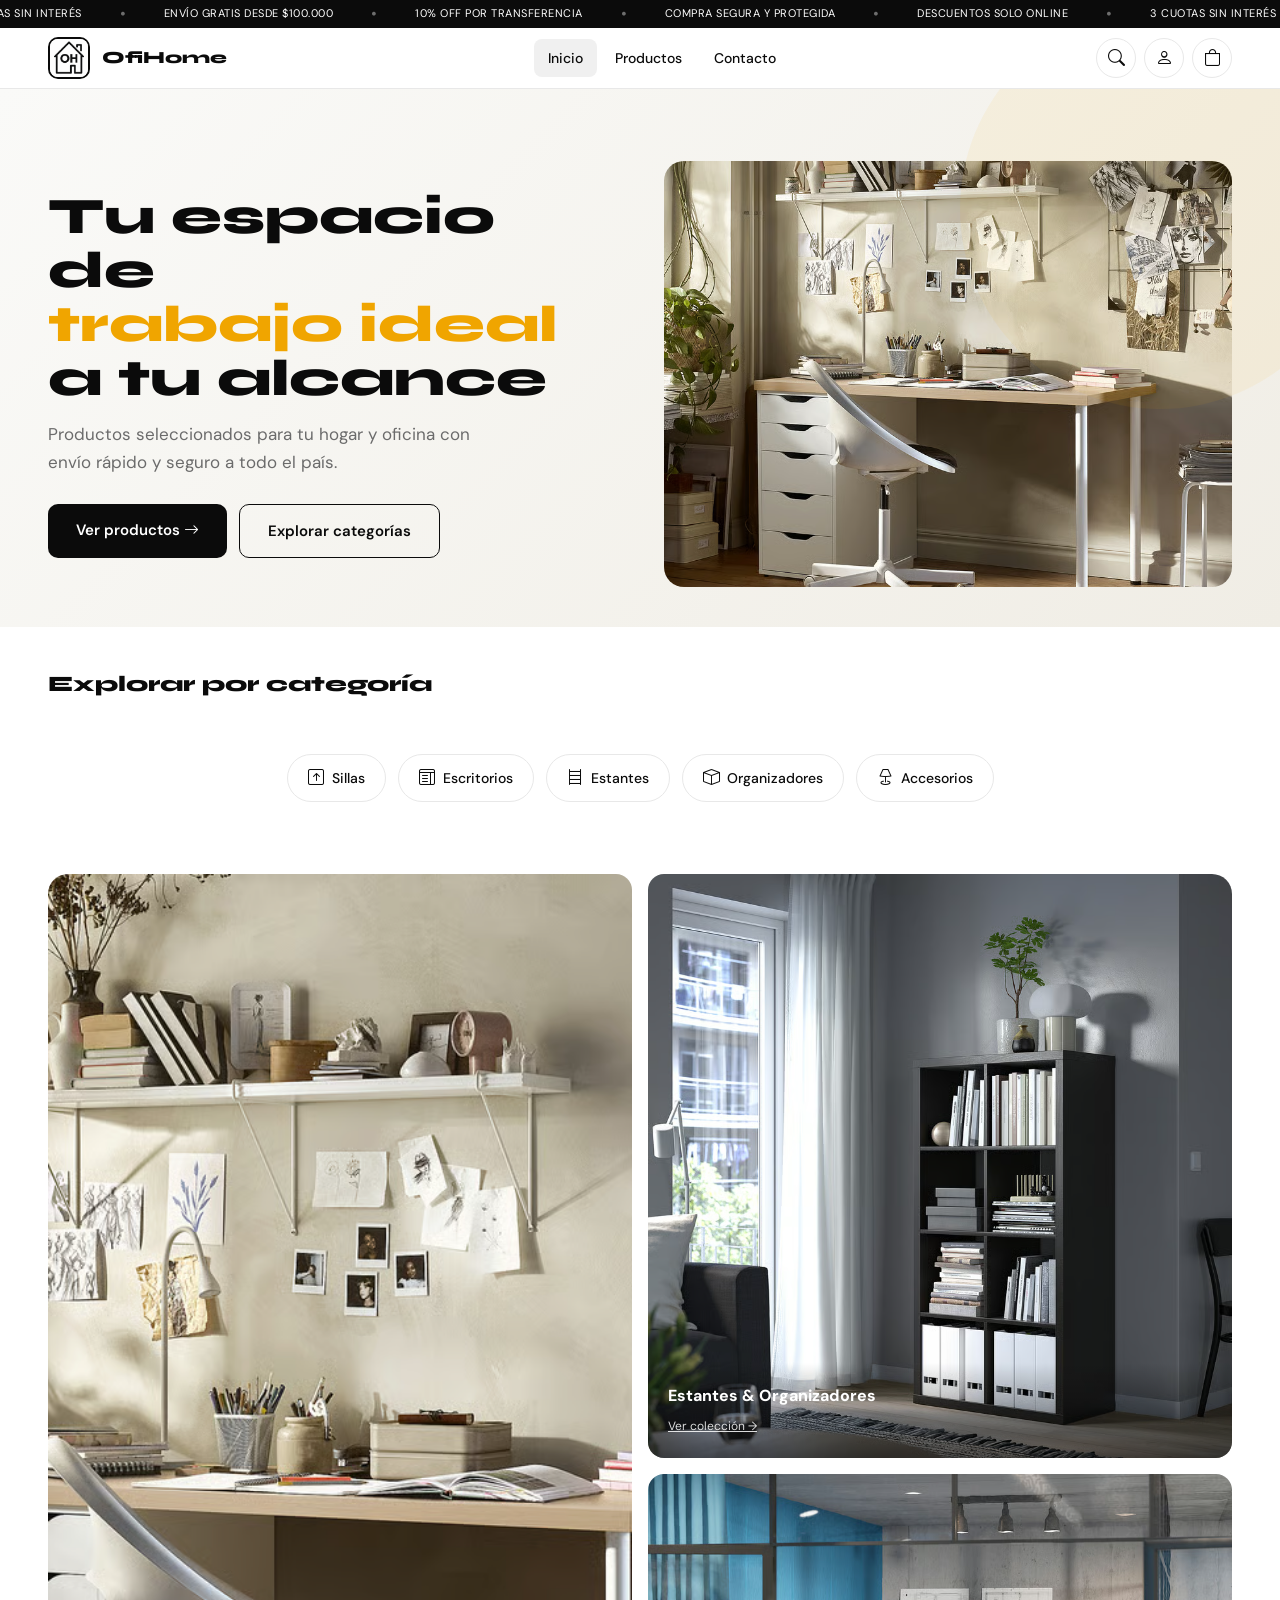
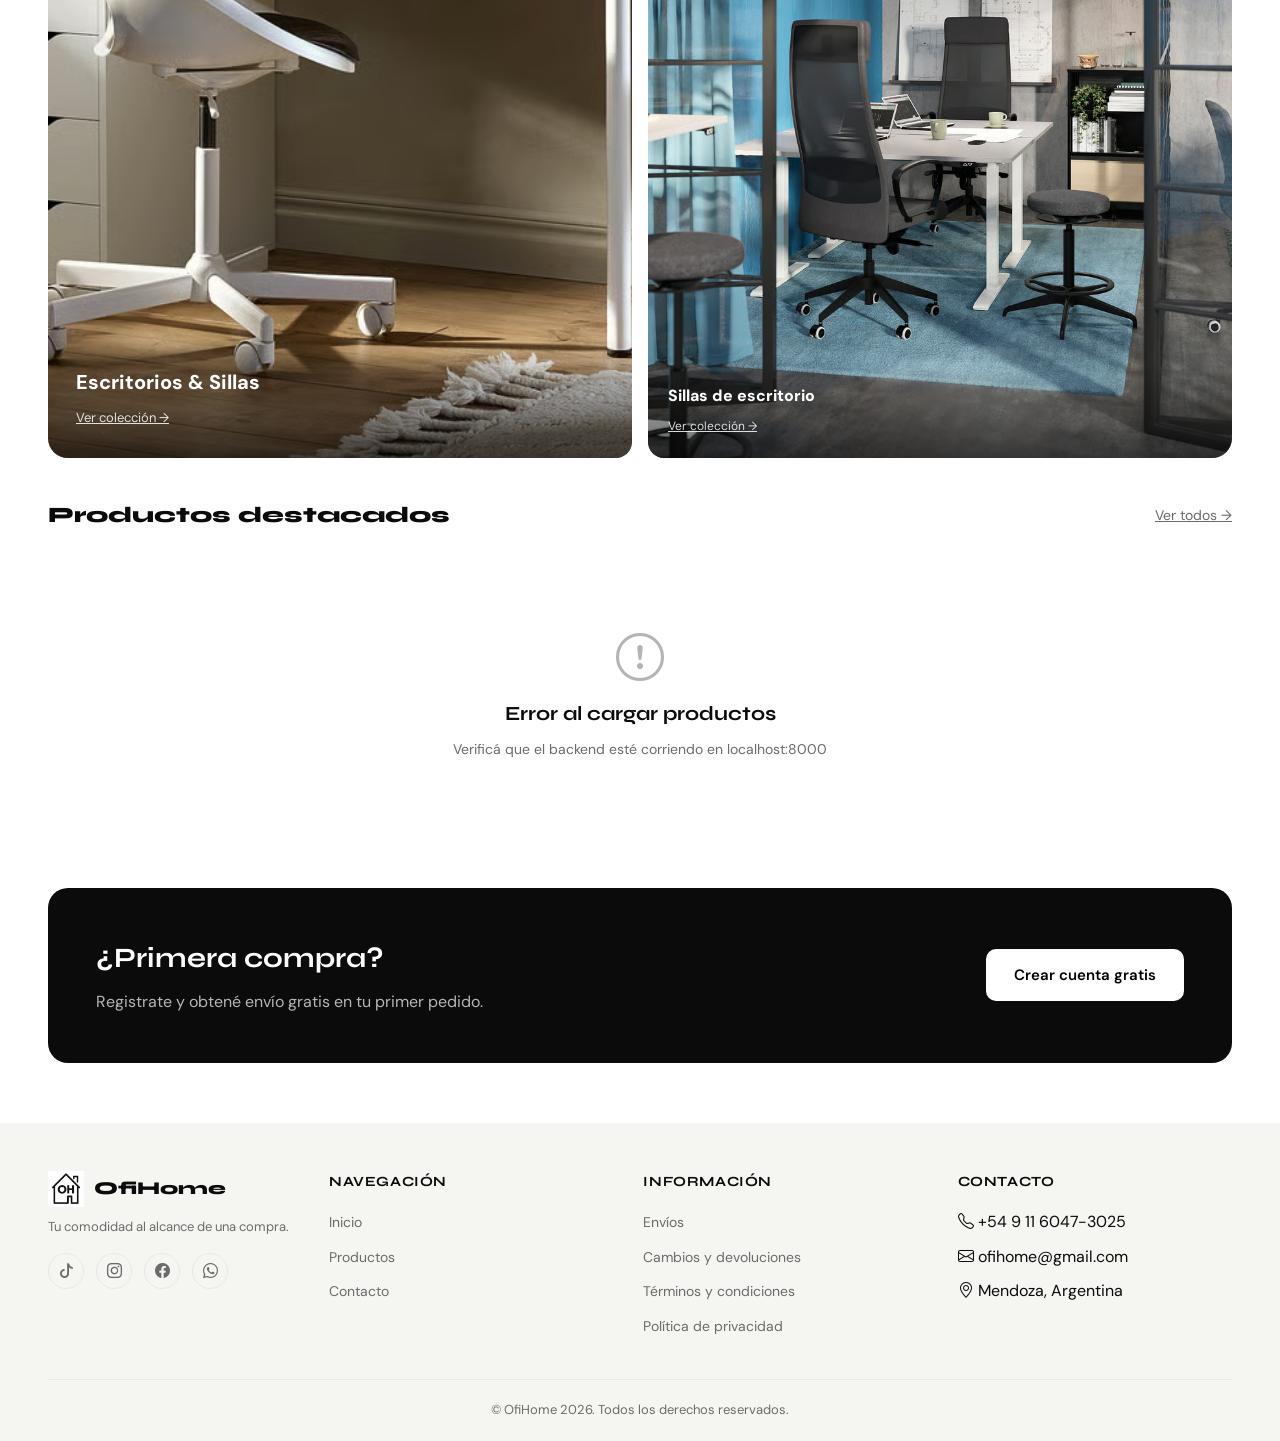
==== index.html @ c02a9fef "frontend del ecommerce" ====
<!doctype html>
<html lang="es">
<head>
  <meta charset="utf-8" />
  <meta name="viewport" content="width=device-width, initial-scale=1" />
  <title>OfiHome — Tu comodidad al alcance de una compra</title>
  <link rel="stylesheet" href="./css/styles.css" />
  <link rel="stylesheet" href="https://cdn.jsdelivr.net/npm/bootstrap-icons@1.10.5/font/bootstrap-icons.css">
</head>
<body>

<!-- ═══ HEADER ═══════════════════════════════════════ -->
<header class="site-header">
  <div class="topbar">
    <div class="topbar-track" id="promoTrack">
      <span class="promo-item">3 CUOTAS SIN INTERÉS</span>
      <span class="promo-sep">•</span>
      <span class="promo-item">ENVÍO GRATIS DESDE $100.000</span>
      <span class="promo-sep">•</span>
      <span class="promo-item">10% OFF POR TRANSFERENCIA</span>
      <span class="promo-sep">•</span>
      <span class="promo-item">COMPRA SEGURA Y PROTEGIDA</span>
      <span class="promo-sep">•</span>
      <span class="promo-item">DESCUENTOS SOLO ONLINE</span>
      <span class="promo-sep">•</span>
    </div>
  </div>
  <div class="mainbar">
    <a class="brand" href="./index.html">
      <div class="logo-box"><img src="./imagen/logo OfiHome.png" alt="Logo"></div>
      <div class="brand-name">OfiHome</div>
    </a>
    <nav class="nav">
      <a href="./index.html" class="nav-link active">Inicio</a>
      <a href="./products.html" class="nav-link">Productos</a>
      <a href="#contacto" class="nav-link">Contacto</a>
    </nav>
    <div class="actions">
      <button class="icon-btn" id="searchBtn" title="Buscar"><i class="bi bi-search"></i></button>
      <a class="icon-btn" id="userBtn" href="./login.html" title="Mi cuenta"><i class="bi bi-person"></i></a>
      <div class="cart-wrapper">
        <a class="icon-btn" id="cartBtn" href="./cart.html" title="Carrito">
          <i class="bi bi-bag"></i>
          <span id="cartCount" class="badge" style="display:none">0</span>
        </a>
        <div class="mini-cart-panel" id="miniCartPanel">
          <div class="mini-cart-header"><i class="bi bi-bag"></i> Mi carrito</div>
          <div id="miniCart"></div>
        </div>
      </div>
    </div>
  </div>
</header>

<!-- ═══ SEARCH OVERLAY ═══════════════════════════════ -->
<div class="search-overlay" id="searchOverlay">
  <div class="search-box">
    <input type="text" id="searchInput" placeholder="Buscar productos...">
    <p class="search-hint">Presioná Enter para buscar</p>
    <button id="searchClose" style="position:absolute;top:12px;right:12px;background:none;border:none;font-size:22px;cursor:pointer;"><i class="bi bi-x"></i></button>
  </div>
</div>

<!-- ═══ HERO ══════════════════════════════════════════ -->
<section class="hero">
  <div class="hero-inner">
    <div class="hero-text">
      <h1>Tu espacio de<br><span>trabajo ideal</span><br>a tu alcance</h1>
      <p>Productos seleccionados para tu hogar y oficina con envío rápido y seguro a todo el país.</p>
      <div class="hero-actions">
        <a href="./products.html" class="btn-primary">Ver productos <i class="bi bi-arrow-right"></i></a>
        <a href="#categorias" class="btn-secondary">Explorar categorías</a>
      </div>
    </div>
    <div class="hero-img">
      <img src="./imagen/alex-escritorio-efecto.avif" alt="Escritorio OfiHome">
    </div>
  </div>
</section>

<!-- ═══ CATEGORÍAS ════════════════════════════════════ -->
<section id="categorias" style="padding:0 48px;margin-top:40px;">
  <h2 style="font-size:22px;font-weight:800;margin-bottom:20px;">Explorar por categoría</h2>
  <div class="categories-strip" id="homeCategories"></div>
</section>

<!-- ═══ BANNER ILUSTRATIVO ═══════════════════════════ -->
<section style="padding:0 48px;margin-top:40px;">
  <div style="display:grid;grid-template-columns:1fr 1fr;gap:16px;border-radius:20px;overflow:hidden;">
    <div style="position:relative;overflow:hidden;border-radius:16px;min-height:280px;background:#e8e4dc;">
      <img src="./imagen/alex-escritorio-efecto.avif" alt="Escritorios"
           style="width:100%;height:100%;object-fit:cover;display:block;">
      <div style="position:absolute;bottom:0;left:0;right:0;padding:28px;background:linear-gradient(transparent,rgba(0,0,0,.6));">
        <div style="color:#fff;font-size:20px;font-weight:800;margin-bottom:6px;">Escritorios & Sillas</div>
        <a href="./products.html?cat=2" style="font-size:13px;color:#fff;text-decoration:underline;opacity:.85;">Ver colección →</a>
      </div>
    </div>
    <div style="display:grid;grid-template-rows:1fr 1fr;gap:16px;">
      <div style="position:relative;overflow:hidden;border-radius:16px;background:#d8e8d8;">
        <img src="./imagen/kallax-estante-negro.avif" alt="Estantes"
             style="width:100%;height:100%;object-fit:cover;display:block;">
        <div style="position:absolute;bottom:0;left:0;right:0;padding:20px;background:linear-gradient(transparent,rgba(0,0,0,.6));">
          <div style="color:#fff;font-size:16px;font-weight:800;margin-bottom:4px;">Estantes & Organizadores</div>
          <a href="./products.html?cat=3" style="font-size:12px;color:#fff;text-decoration:underline;opacity:.85;">Ver colección →</a>
        </div>
      </div>
      <div style="position:relative;overflow:hidden;border-radius:16px;background:#e8dcd0;">
        <img src="./imagen/markus-silla-escritorio-vissle-gris-.avif" alt="Sillas"
             style="width:100%;height:100%;object-fit:cover;display:block;">
        <div style="position:absolute;bottom:0;left:0;right:0;padding:20px;background:linear-gradient(transparent,rgba(0,0,0,.6));">
          <div style="color:#fff;font-size:16px;font-weight:800;margin-bottom:4px;">Sillas de escritorio</div>
          <a href="./products.html?cat=1" style="font-size:12px;color:#fff;text-decoration:underline;opacity:.85;">Ver colección →</a>
        </div>
      </div>
    </div>
  </div>
</section>

<!-- ═══ PRODUCTOS DESTACADOS ════════════════════════  -->
<section style="margin-top:40px;">
  <div class="section-header">
    <h2>Productos destacados</h2>
    <a href="./products.html">Ver todos →</a>
  </div>
  <div class="products-grid" id="featuredProducts">
    <!-- Skeletons -->
    <div style="height:340px" class="skeleton"></div>
    <div style="height:340px" class="skeleton"></div>
    <div style="height:340px" class="skeleton"></div>
    <div style="height:340px" class="skeleton"></div>
  </div>
</section>

<!-- ═══ BANNER PRIMERA COMPRA ══════════════════════ -->
<section style="padding:0 48px;margin:16px 0 48px;">
  <div id="firstPurchaseBanner" style="background:#0b0b0b;color:#fff;border-radius:20px;padding:48px;display:flex;justify-content:space-between;align-items:center;gap:32px;flex-wrap:wrap;">
    <div>
      <h2 id="bannerTitle" style="font-size:28px;margin-bottom:8px;">¿Primera compra?</h2>
      <p id="bannerSubtitle" style="opacity:.7;font-size:16px;">Registrate y obtené envío gratis en tu primer pedido.</p>
    </div>
    <a id="bannerBtn" href="./login.html" class="btn-primary" style="background:#fff;color:#000;white-space:nowrap;">
      Crear cuenta gratis
    </a>
  </div>
</section>

<!-- ═══ FOOTER ════════════════════════════════════════ -->
<footer id="contacto" class="site-footer">
  <div class="footer-content">
    <div class="footer-section">
      <div style="display:flex;align-items:center;gap:10px;margin-bottom:10px;">
        <img src="./imagen/logo OfiHome.png" alt="Logo" style="width:36px;height:36px;object-fit:contain;">
        <span class="footer-brand-name">OfiHome</span>
      </div>
      <p class="brand-slogan">Tu comodidad al alcance de una compra.</p>
      <div class="social-icons">
        <a href="#"><i class="bi bi-tiktok"></i></a>
        <a href="#"><i class="bi bi-instagram"></i></a>
        <a href="#"><i class="bi bi-facebook"></i></a>
        <a href="#"><i class="bi bi-whatsapp"></i></a>
      </div>
    </div>
    <div class="footer-section">
      <h3>Navegación</h3>
      <ul>
        <li><a href="./index.html">Inicio</a></li>
        <li><a href="./products.html">Productos</a></li>
        <li><a href="#contacto">Contacto</a></li>
      </ul>
    </div>
    <div class="footer-section">
      <h3>Información</h3>
      <ul>
        <li><a href="#">Envíos</a></li>
        <li><a href="#">Cambios y devoluciones</a></li>
        <li><a href="#">Términos y condiciones</a></li>
        <li><a href="#">Política de privacidad</a></li>
      </ul>
    </div>
    <div class="footer-section">
      <h3>Contacto</h3>
      <ul>
        <li><i class="bi bi-telephone"></i> +54 9 11 6047-3025</li>
        <li><i class="bi bi-envelope"></i> ofihome@gmail.com</li>
        <li><i class="bi bi-geo-alt"></i> Mendoza, Argentina</li>
      </ul>
    </div>
  </div>
  <div class="footer-copyright">© OfiHome 2026. Todos los derechos reservados.</div>
</footer>

<script type="module">
  import { initHeader } from "./js/header.js";
  import { getProducts, getCategories, getOrders } from "./js/api.js";
  import { addToCart } from "./js/cart.js";
  import { CATEGORIES } from "./js/config.js";
  import { formatPrice, starsHtml, toast } from "./js/utils.js";
  import { getSession } from "./js/auth.js";

  initHeader();

  // Banner primera compra
  const session = getSession();
  const bannerTitle = document.getElementById("bannerTitle");
  const bannerSubtitle = document.getElementById("bannerSubtitle");
  const bannerBtn = document.getElementById("bannerBtn");
  if (session && session.role === "client") {
    try {
      const orders = await getOrders({ limit: 1000 });
      const myOrders = orders.filter(o => o.client_id === session.id_key);
      if (myOrders.length === 0) {
        // Primera compra: mostrar envío gratis
        bannerTitle.textContent = `¡Hola ${session.name}! Tu primera compra tiene envío GRATIS 🎉`;
        bannerSubtitle.textContent = "Aprovechá este beneficio exclusivo para nuevos clientes.";
        bannerBtn.textContent = "Comprar ahora";
        bannerBtn.href = "./products.html";
      } else {
        // Ya compró antes
        bannerTitle.textContent = `Bienvenido de vuelta, ${session.name}`;
        bannerSubtitle.textContent = "Seguís teniendo acceso a las mejores ofertas online.";
        bannerBtn.textContent = "Ver productos";
        bannerBtn.href = "./products.html";
      }
    } catch(e) {}
  }

  // Categorías
  const catEl = document.getElementById("homeCategories");
  catEl.innerHTML = CATEGORIES.filter(c => c.id !== null).map(c => `
    <a href="./products.html?cat=${c.id}" class="cat-chip">
      <i class="bi ${c.icon}"></i> ${c.label}
    </a>`).join("");

  // Productos destacados
  const grid = document.getElementById("featuredProducts");
  try {
    const cats = await getCategories();
    const catMap = Object.fromEntries(cats.map(c => [c.id_key, c.name]));
    const prods = await getProducts({ limit: 8 });
    if (!prods.length) {
      grid.innerHTML = `<div class="empty-state" style="grid-column:1/-1"><i class="bi bi-inbox"></i><h3>Sin productos aún</h3><p>El administrador aún no cargó productos.</p></div>`;
    } else {
      grid.innerHTML = prods.map(p => productCardHtml(p, catMap)).join("");
      grid.querySelectorAll(".btn-add-cart").forEach(btn => {
        btn.addEventListener("click", () => {
          const p = prods.find(x => x.id_key == btn.dataset.id);
          if (p) { addToCart(p); toast(`${p.name} agregado al carrito`, "success"); }
        });
      });
    }
  } catch(e) {
    grid.innerHTML = `<div class="empty-state" style="grid-column:1/-1"><i class="bi bi-exclamation-circle"></i><h3>Error al cargar productos</h3><p>Verificá que el backend esté corriendo en localhost:8000</p></div>`;
  }

  function productCardHtml(p, catMap) {
    const catName = catMap[p.category_id] || "Producto";
    const stockClass = p.stock === 0 ? "out" : p.stock < 5 ? "low" : "";
    const stockLabel = p.stock === 0 ? "Sin stock" : p.stock < 5 ? `¡Últimas ${p.stock}!` : `Stock: ${p.stock}`;
    const disabled = p.stock === 0 ? "disabled" : "";
    const imgUrl = p.image_url ? p.image_url.split(",")[0].trim() : "";
    return `
      <div class="product-card">
        <div class="product-card-img">
          <img src="${imgUrl}" alt="${p.name}" loading="lazy"
              onerror="this.src=''">
          <span class="stock-badge ${stockClass}">${stockLabel}</span>
        </div>
        <div class="product-card-body">
          <div class="product-cat">${catName}</div>
          <a href="./product-detail.html?id=${p.id_key}"><div class="product-name">${p.name}</div></a>
          <div class="product-rating">
            <span class="stars">★★★★☆</span>
            <span class="rating-count">(12)</span>
          </div>
          <div class="product-price">${formatPrice(p.price)}</div>
          <button class="btn-add-cart" data-id="${p.id_key}" ${disabled}>
            <i class="bi bi-bag-plus"></i>
            ${p.stock === 0 ? "Sin stock" : "Agregar al carrito"}
          </button>
        </div>
      </div>`;
  }
</script>
</body>
</html>
---- css/styles.css ----
@import url('https://fonts.googleapis.com/css2?family=Syne:wght@400;600;700;800&family=DM+Sans:wght@300;400;500&display=swap');

:root {
  --bg: #ffffff;
  --fg: #0b0b0b;
  --muted: #6b6b6b;
  --line: #e8e8e8;
  --accent: #1a1a1a;
  --accent2: #f0a500;
  --surface: #f7f7f5;
  --danger: #e53e3e;
  --success: #2d7a3a;
  --radius: 12px;
  --shadow: 0 2px 16px rgba(0,0,0,.08);
  --shadow-lg: 0 8px 40px rgba(0,0,0,.14);
}

*, *::before, *::after { box-sizing: border-box; margin: 0; padding: 0; }

body {
  font-family: 'DM Sans', ui-sans-serif, system-ui, sans-serif;
  background: var(--bg);
  color: var(--fg);
  line-height: 1.6;
}

h1,h2,h3,h4,h5 { font-family: 'Syne', sans-serif; }
a { color: inherit; text-decoration: none; }
img { max-width: 100%; display: block; }
button { cursor: pointer; font-family: inherit; }

/* ══════════════════════════════════════════
   HEADER
══════════════════════════════════════════ */
.site-header {
  position: sticky; top: 0; z-index: 100;
  background: var(--bg);
  border-bottom: 1px solid var(--line);
}

.topbar {
  height: 28px; background: #0b0b0b; color: #fff;
  overflow: hidden; display: flex; align-items: center;
}
.topbar-track {
  display: inline-flex; align-items: center;
  gap: 18px; white-space: nowrap; padding: 0 18px;
}
.promo-item { font-size: 11px; letter-spacing:.5px; margin-right:20px; }
.promo-sep { opacity:.4; margin-right:20px; }

.mainbar {
  height: 60px; padding: 0 48px;
  display: grid; grid-template-columns: auto 1fr auto;
  align-items: center; gap: 12px;
}

.brand { display:flex; align-items:center; gap:12px; }
.logo-box {
  width:42px; height:42px; border:2px solid var(--fg);
  border-radius:10px; display:grid; place-items:center;
  overflow:hidden;
}
.logo-box img { width:100%; height:100%; object-fit:contain; }
.brand-name { font-family:'Syne',sans-serif; font-weight:800; font-size:17px; }

.nav { display:flex; justify-content:center; gap:4px; }
.nav-link {
  font-size:14px; font-weight:500; padding:8px 14px;
  border-radius:8px; color:var(--fg); transition:background .15s;
}
.nav-link:hover, .nav-link.active { background:#f0f0f0; }

.actions { display:flex; justify-content:flex-end; align-items:center; gap:8px; position:relative; }

.icon-btn {
  position:relative; width:40px; height:40px; border-radius:999px;
  border:1px solid var(--line); background:#fff;
  display:grid; place-items:center; color:var(--fg); transition:background .15s;
}
.icon-btn:hover { background:#f4f4f4; }
.icon-btn i { font-size:17px; }

.badge {
  position:absolute; top:-5px; right:-5px;
  min-width:18px; height:18px; padding:0 5px;
  border-radius:999px; background:var(--fg); color:#fff;
  font-size:11px; display:grid; place-items:center;
  border:2px solid #fff; font-weight:700;
}

/* ── Mini carrito ── */
.cart-wrapper { position:relative; }
.mini-cart-panel {
  position:absolute; top:calc(100% + 12px); right:0;
  width:340px; background:#fff; border:1px solid var(--line);
  border-radius:var(--radius); box-shadow:var(--shadow-lg);
  opacity:0; pointer-events:none; transform:translateY(-8px);
  transition:opacity .2s, transform .2s; z-index:200;
}
.mini-cart-panel.open { opacity:1; pointer-events:all; transform:translateY(0); }
.mini-cart-header { padding:16px 20px 12px; font-weight:700; font-family:'Syne',sans-serif; border-bottom:1px solid var(--line); font-size:15px; }
.mini-cart-items { max-height:280px; overflow-y:auto; padding:8px 0; }
.mini-cart-item {
  display:flex; justify-content:space-between; align-items:center;
  padding:10px 20px; gap:12px;
}
.mini-cart-item:hover { background:var(--surface); }
.mci-info { flex:1; min-width:0; }
.mci-name { font-size:13px; font-weight:500; white-space:nowrap; overflow:hidden; text-overflow:ellipsis; display:block; }
.mci-qty { font-size:12px; color:var(--muted); }
.mci-right { display:flex; align-items:center; gap:8px; }
.mci-price { font-size:13px; font-weight:600; white-space:nowrap; }
.mci-remove {
  background:none; border:none; padding:4px;
  color:var(--muted); border-radius:4px;
}
.mci-remove:hover { color:var(--danger); background:#fff0f0; }
.mini-cart-empty { padding:32px 20px; text-align:center; color:var(--muted); }
.mini-cart-empty p { margin-top:8px; font-size:14px; }
.mini-cart-footer { padding:14px 20px; border-top:1px solid var(--line); }
.mini-cart-total { display:flex; justify-content:space-between; margin-bottom:12px; font-size:15px; }
.mini-cart-total strong { font-size:17px; }
.btn-cart-view, .btn-checkout-mini {
  display:block; text-align:center; padding:10px;
  border-radius:8px; font-weight:600; font-size:14px;
  transition:background .15s;
}
.btn-cart-view { border:1.5px solid var(--fg); margin-bottom:8px; }
.btn-cart-view:hover { background:var(--fg); color:#fff; }
.btn-checkout-mini { background:var(--fg); color:#fff; }
.btn-checkout-mini:hover { background:#333; }

/* ── Buscador overlay ── */
.search-overlay {
  position:fixed; inset:0; background:rgba(0,0,0,.5);
  z-index:500; display:grid; place-items:start center;
  padding-top:120px; opacity:0; pointer-events:none; transition:opacity .2s;
}
.search-overlay.open { opacity:1; pointer-events:all; }
.search-box {
  background:#fff; border-radius:16px; padding:24px;
  width:min(600px, 90vw); box-shadow:var(--shadow-lg);
}
.search-box input {
  width:100%; border:none; outline:none; font-size:20px;
  font-family:'Syne',sans-serif; padding:8px 0;
  border-bottom:2px solid var(--fg);
}
.search-hint { font-size:12px; color:var(--muted); margin-top:8px; }

/* ══════════════════════════════════════════
   HERO
══════════════════════════════════════════ */
.hero {
  padding:72px 48px 40px;
  background: linear-gradient(135deg, #fafaf8 0%, #f0ede5 100%);
  position:relative; overflow:hidden;
}
.hero::before {
  content:''; position:absolute; right:-80px; top:-80px;
  width:400px; height:400px; border-radius:50%;
  background:rgba(240,165,0,.07); pointer-events:none;
}
.hero-inner {
  max-width:1200px; margin:0 auto;
  display:grid; grid-template-columns:1fr 1fr; gap:48px; align-items:center;
}
.hero-text h1 {
  font-size:clamp(32px,4vw,54px); line-height:1.05; font-weight:800;
  margin-bottom:16px;
}
.hero-text h1 span { color:var(--accent2); }
.hero-text p { font-size:17px; color:var(--muted); max-width:440px; margin-bottom:28px; }
.hero-actions { display:flex; gap:12px; flex-wrap:wrap; }
.btn-primary {
  background:var(--fg); color:#fff; padding:14px 28px;
  border-radius:10px; font-weight:600; font-size:15px;
  border:none; transition:background .15s, transform .1s;
}
.btn-primary:hover { background:#333; transform:translateY(-1px); }
.btn-secondary {
  background:transparent; color:var(--fg); padding:14px 28px;
  border-radius:10px; font-weight:600; font-size:15px;
  border:1.5px solid var(--fg); transition:background .15s;
}
.btn-secondary:hover { background:var(--fg); color:#fff; }
.hero-img { border-radius:20px; overflow:hidden; aspect-ratio:4/3; }
.hero-img img { width:100%; height:100%; object-fit:cover; }

/* ══════════════════════════════════════════
   CATEGORÍAS STRIP
══════════════════════════════════════════ */
.categories-strip {
  padding:32px 48px; display:flex; gap:12px; overflow-x:auto;
  scrollbar-width:none; justify-content:center; flex-wrap:wrap;
}
.categories-strip::-webkit-scrollbar { display:none; }
.cat-chip {
  display:flex; align-items:center; gap:8px;
  padding:10px 20px; border-radius:999px;
  border:1.5px solid var(--line); background:#fff;
  font-size:14px; font-weight:500; white-space:nowrap;
  cursor:pointer; transition:all .15s; color:var(--fg);
}
.cat-chip i { font-size:16px; }
.cat-chip:hover, .cat-chip.active {
  background:var(--fg); color:#fff; border-color:var(--fg);
}

/* ══════════════════════════════════════════
   PRODUCTOS GRID
══════════════════════════════════════════ */
.section-header {
  display:flex; justify-content:space-between; align-items:center;
  padding:0 48px; margin-bottom:24px;
}
.section-header h2 { font-size:22px; font-weight:800; }
.section-header a { font-size:14px; color:var(--muted); text-decoration:underline; }

.products-grid {
  display:grid;
  grid-template-columns:repeat(auto-fill, minmax(260px, 1fr));
  gap:24px; padding:0 48px 48px;
}

.product-card {
  border-radius:var(--radius); border:1px solid var(--line);
  overflow:hidden; background:#fff; transition:box-shadow .2s, transform .2s;
  display:flex; flex-direction:column;
}
.product-card:hover { box-shadow:var(--shadow-lg); transform:translateY(-2px); }

.product-card-img {
  aspect-ratio:4/3; overflow:hidden; background:var(--surface);
  position:relative;
}
.product-card-img img {
  width:100%; height:100%; object-fit:cover; transition:transform .3s;
}
.product-card:hover .product-card-img img { transform:scale(1.04); }

.stock-badge {
  position:absolute; top:10px; right:10px;
  font-size:11px; font-weight:700; padding:4px 10px;
  border-radius:999px; background:#fff; border:1.5px solid var(--line);
}
.stock-badge.low { border-color:var(--accent2); color:var(--accent2); }
.stock-badge.out { border-color:var(--danger); color:var(--danger); background:#fff5f5; }

.product-card-body { padding:16px; flex:1; display:flex; flex-direction:column; }
.product-cat { font-size:11px; text-transform:uppercase; letter-spacing:.8px; color:var(--muted); margin-bottom:6px; }
.product-name { font-family:'Syne',sans-serif; font-weight:700; font-size:15px; margin-bottom:8px; line-height:1.3; }
.product-rating { display:flex; align-items:center; gap:4px; margin-bottom:10px; }
.stars { color:var(--accent2); font-size:13px; letter-spacing:1px; }
.rating-count { font-size:12px; color:var(--muted); }
.product-price { font-family:'Syne',sans-serif; font-size:20px; font-weight:800; margin-top:auto; margin-bottom:14px; }
.product-price .price-orig { font-size:14px; font-weight:400; color:var(--muted); text-decoration:line-through; margin-right:6px; }

.btn-add-cart {
  width:100%; padding:11px; border-radius:9px;
  border:none; background:var(--fg); color:#fff;
  font-weight:600; font-size:14px; transition:background .15s;
  display:flex; align-items:center; justify-content:center; gap:8px;
}
.btn-add-cart:hover { background:#2d2d2d; }
.btn-add-cart:disabled { background:#ccc; cursor:not-allowed; }

/* ══════════════════════════════════════════
   PÁGINA DE PRODUCTOS
══════════════════════════════════════════ */
.products-page {
  max-width:1400px; margin:0 auto; padding:32px 48px;
  display:grid; grid-template-columns:220px 1fr; gap:32px;
}

.filters-sidebar { position:sticky; top:80px; align-self:start; }
.filter-group { margin-bottom:28px; }
.filter-group h4 { font-size:13px; text-transform:uppercase; letter-spacing:.8px; color:var(--muted); margin-bottom:12px; }
.filter-group label { display:flex; align-items:center; gap:8px; font-size:14px; margin-bottom:8px; cursor:pointer; }
.filter-group input[type=checkbox] { accent-color:var(--fg); width:15px; height:15px; }
.price-range { display:flex; align-items:center; gap:8px; }
.price-range input {
  flex:1; padding:8px 10px; border:1.5px solid var(--line);
  border-radius:8px; font-size:13px; outline:none;
}
.price-range input:focus { border-color:var(--fg); }

.products-main-header {
  display:flex; justify-content:space-between; align-items:center; margin-bottom:20px;
}
.products-count { font-size:14px; color:var(--muted); }
.sort-select {
  padding:8px 12px; border:1.5px solid var(--line); border-radius:8px;
  font-size:14px; outline:none; cursor:pointer;
}

/* ══════════════════════════════════════════
   PÁGINA DETALLE PRODUCTO
══════════════════════════════════════════ */
.product-detail-page {
  max-width:1100px; margin:0 auto; padding:40px 48px;
  display:grid; grid-template-columns:1fr 1fr; gap:56px;
}
.product-detail-gallery { position:sticky; top:80px; }
.detail-img-main { border-radius:16px; overflow:hidden; aspect-ratio:1; background:var(--surface); }
.detail-img-main img { width:100%; height:100%; object-fit:cover; }

.detail-cat { font-size:12px; text-transform:uppercase; letter-spacing:.8px; color:var(--muted); margin-bottom:8px; }
.detail-name { font-size:32px; font-weight:800; line-height:1.1; margin-bottom:12px; }
.detail-price { font-size:36px; font-weight:800; margin:16px 0; }
.detail-stock { font-size:14px; margin-bottom:20px; }
.detail-stock span { font-weight:600; }
.detail-stock.low { color:var(--accent2); }
.detail-stock.out { color:var(--danger); }

.qty-selector { display:flex; align-items:center; gap:16px; margin-bottom:24px; }
.qty-selector label { font-size:14px; font-weight:500; }
.qty-control { display:flex; align-items:center; border:1.5px solid var(--line); border-radius:10px; overflow:hidden; }
.qty-control button {
  width:36px; height:36px; border:none; background:none;
  font-size:18px; font-weight:700; transition:background .1s;
}
.qty-control button:hover { background:var(--surface); }
.qty-control input {
  width:48px; text-align:center; border:none; outline:none;
  font-size:15px; font-weight:600;
}
.btn-detail-cart {
  width:100%; padding:15px; border-radius:10px;
  border:none; background:var(--fg); color:#fff;
  font-size:16px; font-weight:700; margin-bottom:12px;
  transition:background .15s;
}
.btn-detail-cart:hover { background:#2d2d2d; }
.detail-desc { margin-top:24px; }
.detail-desc h3 { font-size:16px; margin-bottom:8px; }
.detail-desc p { font-size:14px; color:var(--muted); line-height:1.7; }

.reviews-section { margin-top:40px; border-top:1px solid var(--line); padding-top:32px; }
.reviews-section h3 { font-size:20px; font-weight:800; margin-bottom:24px; }
.review-card { padding:16px 0; border-bottom:1px solid var(--line); }
.review-card:last-child { border-bottom:none; }
.review-header { display:flex; justify-content:space-between; margin-bottom:6px; }
.review-stars { color:var(--accent2); }
.review-date { font-size:12px; color:var(--muted); }
.review-text { font-size:14px; line-height:1.6; }

.review-form { margin-top:24px; padding:20px; background:var(--surface); border-radius:var(--radius); }
.review-form h4 { font-size:16px; font-weight:700; margin-bottom:16px; }
.star-picker { display:flex; gap:8px; margin-bottom:14px; }
.star-picker button {
  background:none; border:none; font-size:24px; color:#ddd;
  transition:color .1s;
}
.star-picker button.active { color:var(--accent2); }

/* ══════════════════════════════════════════
   CARRITO PÁGINA
══════════════════════════════════════════ */
.cart-page { max-width:1000px; margin:40px auto; padding:0 48px; }
.cart-page h1 { font-size:28px; font-weight:800; margin-bottom:28px; }
.cart-layout { display:grid; grid-template-columns:1fr 360px; gap:32px; }

.cart-items-list { display:flex; flex-direction:column; gap:16px; }
.cart-item {
  display:grid; grid-template-columns:80px 1fr auto auto;
  gap:16px; align-items:center; padding:16px;
  border:1px solid var(--line); border-radius:var(--radius);
}
.cart-item-img { width:80px; height:80px; border-radius:10px; overflow:hidden; background:var(--surface); }
.cart-item-img img { width:100%; height:100%; object-fit:cover; }
.cart-item-name { font-weight:600; font-size:15px; margin-bottom:4px; }
.cart-item-price { font-size:13px; color:var(--muted); }
.cart-item-subtotal { font-weight:700; font-size:16px; white-space:nowrap; }
.cart-item-remove { background:none; border:none; color:var(--muted); font-size:20px; padding:4px; border-radius:6px; }
.cart-item-remove:hover { color:var(--danger); background:#fff5f5; }

.order-summary {
  background:var(--surface); border-radius:var(--radius);
  padding:24px; position:sticky; top:80px; align-self:start;
}
.order-summary h3 { font-size:18px; font-weight:800; margin-bottom:20px; }
.summary-row { display:flex; justify-content:space-between; margin-bottom:12px; font-size:14px; }
.summary-row.total { font-size:17px; font-weight:700; border-top:1px solid var(--line); padding-top:14px; margin-top:6px; }
.btn-checkout {
  width:100%; padding:14px; border-radius:10px;
  border:none; background:var(--fg); color:#fff;
  font-size:16px; font-weight:700; margin-top:16px; transition:background .15s;
}
.btn-checkout:hover { background:#2d2d2d; }

/* ══════════════════════════════════════════
   CHECKOUT
══════════════════════════════════════════ */
.checkout-page { max-width:900px; margin:40px auto; padding:0 48px; }
.checkout-page h1 { font-size:28px; font-weight:800; margin-bottom:32px; }
.checkout-layout { display:grid; grid-template-columns:1fr 360px; gap:32px; }

.checkout-step { margin-bottom:32px; }
.step-title {
  font-size:16px; font-weight:700; margin-bottom:16px;
  padding-bottom:10px; border-bottom:2px solid var(--fg);
}

.form-grid { display:grid; grid-template-columns:1fr 1fr; gap:14px; }
.form-grid.full { grid-template-columns:1fr; }
.form-group { display:flex; flex-direction:column; gap:6px; }
.form-group.span2 { grid-column:span 2; }
.form-group label { font-size:13px; font-weight:600; color:var(--muted); text-transform:uppercase; letter-spacing:.4px; }
.form-group input, .form-group select {
  padding:12px 14px; border:1.5px solid var(--line);
  border-radius:9px; font-size:15px; outline:none;
  font-family:inherit; transition:border-color .15s;
}
.form-group input:focus, .form-group select:focus { border-color:var(--fg); }

.payment-options { display:flex; gap:12px; }
.pay-option {
  flex:1; padding:14px; border:2px solid var(--line);
  border-radius:10px; text-align:center; cursor:pointer;
  transition:border-color .15s; font-size:14px; font-weight:500;
}
.pay-option.selected { border-color:var(--fg); background:#f5f5f3; }
.pay-option i { display:block; font-size:22px; margin-bottom:6px; }

.btn-place-order {
  width:100%; padding:15px; border-radius:10px;
  border:none; background:var(--fg); color:#fff;
  font-size:16px; font-weight:700; margin-top:16px; transition:background .15s;
}
.btn-place-order:hover { background:#333; }

/* ══════════════════════════════════════════
   LOGIN / REGISTRO
══════════════════════════════════════════ */
.auth-page {
  min-height:100vh; display:grid; place-items:center;
  background:linear-gradient(135deg,#fafaf8,#f0ede5);
  padding:40px 20px;
}
.auth-card {
  background:#fff; border-radius:20px; box-shadow:var(--shadow-lg);
  width:min(480px,100%); overflow:hidden;
}
.auth-header { background:var(--fg); color:#fff; padding:32px; text-align:center; }
.auth-logo { display:flex; align-items:center; justify-content:center; gap:12px; margin-bottom:8px; }
.auth-logo .logo-box { border-color:#fff; }
.auth-logo span { font-family:'Syne',sans-serif; font-weight:800; font-size:20px; }
.auth-header p { opacity:.7; font-size:14px; }
.auth-body { padding:32px; }
.auth-tabs { display:flex; gap:0; border:1.5px solid var(--line); border-radius:10px; margin-bottom:28px; overflow:hidden; }
.auth-tab {
  flex:1; padding:10px; text-align:center; border:none;
  background:none; font-weight:600; font-size:14px; cursor:pointer; transition:all .15s;
}
.auth-tab.active { background:var(--fg); color:#fff; }
.auth-form { display:flex; flex-direction:column; gap:14px; }
.auth-form .form-group { display:flex; flex-direction:column; gap:6px; }
.auth-form label { font-size:13px; font-weight:600; color:var(--muted); }
.auth-form input {
  padding:12px 14px; border:1.5px solid var(--line);
  border-radius:9px; font-size:15px; outline:none; transition:border-color .15s;
}
.auth-form input:focus { border-color:var(--fg); }
.auth-submit {
  padding:13px; border-radius:10px; border:none;
  background:var(--fg); color:#fff; font-size:15px;
  font-weight:700; margin-top:4px; transition:background .15s;
}
.auth-submit:hover { background:#2d2d2d; }
.auth-error {
  padding:10px 14px; border-radius:8px; background:#fff5f5;
  color:var(--danger); font-size:14px; border:1px solid #fecaca;
  display:none;
}
.auth-error.show { display:block; }

/* ══════════════════════════════════════════
   PERFIL
══════════════════════════════════════════ */
.profile-page { max-width:900px; margin:40px auto; padding:0 48px; }
.profile-header {
  display:flex; align-items:center; gap:24px;
  padding:28px; background:var(--surface); border-radius:var(--radius);
  margin-bottom:32px;
}
.profile-avatar {
  width:72px; height:72px; border-radius:50%;
  background:var(--fg); color:#fff; display:grid; place-items:center;
  font-family:'Syne',sans-serif; font-size:28px; font-weight:800;
}
.profile-info h2 { font-size:22px; font-weight:800; margin-bottom:4px; }
.profile-info p { font-size:14px; color:var(--muted); }

.profile-tabs { display:flex; gap:0; border-bottom:2px solid var(--line); margin-bottom:28px; }
.profile-tab {
  padding:12px 20px; border:none; background:none;
  font-size:14px; font-weight:500; cursor:pointer; color:var(--muted);
  border-bottom:2px solid transparent; margin-bottom:-2px; transition:all .15s;
}
.profile-tab.active { color:var(--fg); border-bottom-color:var(--fg); font-weight:700; }
.tab-panel { display:none; }
.tab-panel.active { display:block; }

.orders-list { display:flex; flex-direction:column; gap:12px; }
.order-card {
  border:1px solid var(--line); border-radius:var(--radius); padding:20px;
  display:flex; justify-content:space-between; align-items:center;
}
.order-meta h4 { font-size:15px; font-weight:700; margin-bottom:4px; }
.order-meta p { font-size:13px; color:var(--muted); }
.order-status-badge {
  padding:5px 14px; border-radius:999px; font-size:12px; font-weight:700;
  text-transform:uppercase; letter-spacing:.5px;
}
.status-1 { background:#fff8e1; color:#c57a00; }
.status-2 { background:#e3f2fd; color:#1565c0; }
.status-3 { background:#e8f5e9; color:var(--success); }
.status-4 { background:#fce4ec; color:var(--danger); }

/* ══════════════════════════════════════════
   ADMIN
══════════════════════════════════════════ */
.admin-layout { display:grid; grid-template-columns:240px 1fr; min-height:100vh; }

.admin-sidebar {
  background:var(--fg); color:#fff;
  padding:32px 0; position:sticky; top:0; height:100vh;
  overflow-y:auto;
}
.admin-sidebar-brand {
  padding:0 24px 28px; display:flex; align-items:center; gap:12px;
  border-bottom:1px solid rgba(255,255,255,.12); margin-bottom:16px;
}
.admin-sidebar-brand .logo-box { border-color:#fff; }
.admin-sidebar-brand span { font-family:'Syne',sans-serif; font-weight:800; font-size:16px; }

.admin-nav a {
  display:flex; align-items:center; gap:12px;
  padding:13px 24px; font-size:14px; font-weight:500;
  color:rgba(255,255,255,.7); transition:all .15s;
}
.admin-nav a:hover, .admin-nav a.active {
  background:rgba(255,255,255,.1); color:#fff;
}
.admin-nav a i { font-size:17px; }

.admin-main { padding:36px; background:#f9f9f7; }
.admin-main h1 { font-size:26px; font-weight:800; margin-bottom:28px; }

.stats-grid {
  display:grid; grid-template-columns:repeat(4,1fr); gap:16px; margin-bottom:32px;
}
.stat-card {
  background:#fff; border-radius:var(--radius); padding:20px;
  border:1px solid var(--line);
}
.stat-card-icon {
  width:44px; height:44px; border-radius:10px;
  display:grid; place-items:center; margin-bottom:12px; font-size:20px;
}
.stat-card-icon.blue { background:#e3f2fd; color:#1565c0; }
.stat-card-icon.green { background:#e8f5e9; color:var(--success); }
.stat-card-icon.orange { background:#fff8e1; color:#c57a00; }
.stat-card-icon.purple { background:#f3e5f5; color:#7b1fa2; }
.stat-label { font-size:12px; text-transform:uppercase; letter-spacing:.6px; color:var(--muted); margin-bottom:4px; }
.stat-value { font-family:'Syne',sans-serif; font-size:28px; font-weight:800; }

.admin-table-container {
  background:#fff; border-radius:var(--radius); border:1px solid var(--line);
  overflow:hidden; margin-bottom:24px;
}
.admin-table-header {
  padding:16px 20px; display:flex; justify-content:space-between;
  align-items:center; border-bottom:1px solid var(--line);
}
.admin-table-header h3 { font-size:16px; font-weight:700; }
.btn-admin-add {
  padding:9px 18px; border-radius:8px; border:none;
  background:var(--fg); color:#fff; font-size:13px; font-weight:600;
  display:flex; align-items:center; gap:6px; transition:background .15s;
}
.btn-admin-add:hover { background:#333; }

table { width:100%; border-collapse:collapse; }
th {
  padding:12px 16px; text-align:left; font-size:12px;
  text-transform:uppercase; letter-spacing:.6px; color:var(--muted);
  border-bottom:1px solid var(--line); background:#fafaf9;
}
td { padding:14px 16px; font-size:14px; border-bottom:1px solid var(--line); }
tr:last-child td { border-bottom:none; }
tr:hover td { background:#fafaf9; }

.btn-table-edit, .btn-table-del {
  padding:6px 12px; border-radius:6px; border:none;
  font-size:12px; font-weight:600; margin-right:4px;
}
.btn-table-edit { background:#f0f0f0; color:var(--fg); }
.btn-table-edit:hover { background:#e0e0e0; }
.btn-table-del { background:#fff0f0; color:var(--danger); }
.btn-table-del:hover { background:#fecaca; }

/* ── Modal ── */
.modal-overlay {
  position:fixed; inset:0; background:rgba(0,0,0,.5);
  z-index:1000; display:grid; place-items:center;
  opacity:0; pointer-events:none; transition:opacity .2s;
}
.modal-overlay.open { opacity:1; pointer-events:all; }
.modal-box {
  background:#fff; border-radius:16px; padding:32px;
  width:min(520px,90vw); box-shadow:var(--shadow-lg);
  transform:translateY(20px); transition:transform .2s;
}
.modal-overlay.open .modal-box { transform:translateY(0); }
.modal-title { font-size:20px; font-weight:800; margin-bottom:20px; }
.modal-actions { display:flex; gap:10px; justify-content:flex-end; margin-top:20px; }
.btn-modal-cancel {
  padding:10px 20px; border-radius:8px; border:1.5px solid var(--line);
  background:#fff; font-size:14px; font-weight:600;
}
.btn-modal-confirm {
  padding:10px 20px; border-radius:8px; border:none;
  background:var(--fg); color:#fff; font-size:14px; font-weight:600;
}

/* ══════════════════════════════════════════
   TOAST
══════════════════════════════════════════ */
#toastContainer {
  position:fixed; bottom:24px; right:24px; z-index:999;
  display:flex; flex-direction:column; gap:10px;
}
.toast {
  padding:14px 20px; border-radius:10px; background:#1a1a1a;
  color:#fff; font-size:14px; font-weight:500; max-width:320px;
  box-shadow:var(--shadow-lg); animation:toastIn .3s ease;
  display:flex; align-items:center; gap:10px;
}
.toast.success { background:#1a3a1a; border-left:4px solid #4caf50; }
.toast.error { background:#3a1a1a; border-left:4px solid var(--danger); }
.toast.info { background:#1a2a3a; border-left:4px solid #2196f3; }
@keyframes toastIn { from{opacity:0;transform:translateY(12px)} to{opacity:1;transform:translateY(0)} }

/* ══════════════════════════════════════════
   EMPTY STATE / LOADING
══════════════════════════════════════════ */
.empty-state { text-align:center; padding:64px 20px; color:var(--muted); }
.empty-state i { font-size:48px; margin-bottom:16px; opacity:.5; }
.empty-state h3 { font-size:20px; font-weight:700; margin-bottom:8px; color:var(--fg); }
.empty-state p { font-size:14px; }

.skeleton { background:linear-gradient(90deg,#f0f0f0 25%,#e8e8e8 50%,#f0f0f0 75%); background-size:200% 100%; animation:shimmer 1.5s infinite; border-radius:8px; }
@keyframes shimmer { 0%{background-position:200% 0} 100%{background-position:-200% 0} }

.loading-spinner {
  width:40px; height:40px; border:3px solid var(--line);
  border-top-color:var(--fg); border-radius:50%;
  animation:spin .8s linear infinite; margin:40px auto;
}
@keyframes spin { to{transform:rotate(360deg)} }

/* ══════════════════════════════════════════
   FOOTER
══════════════════════════════════════════ */
.site-footer { background:#f5f5f2; padding:48px 48px 20px; margin-top:60px; }
.footer-content {
  display:grid; grid-template-columns:auto 1fr 1fr 1fr;
  gap:40px; margin-bottom:32px;
}
.footer-section h3 { font-size:14px; font-weight:700; text-transform:uppercase; letter-spacing:.6px; margin-bottom:16px; }
.footer-section ul { list-style:none; }
.footer-section ul li { margin-bottom:9px; }
.footer-section ul li a { font-size:14px; color:var(--muted); transition:color .15s; }
.footer-section ul li a:hover { color:var(--fg); }
.footer-brand-name { font-family:'Syne',sans-serif; font-weight:800; font-size:18px; }
.brand-slogan { font-size:13px; color:var(--muted); margin-top:8px; }
.social-icons { display:flex; gap:12px; margin-top:16px; }
.social-icons a { width:36px; height:36px; border-radius:50%; border:1.5px solid var(--line); display:grid; place-items:center; font-size:15px; color:var(--muted); transition:all .15s; }
.social-icons a:hover { background:var(--fg); color:#fff; border-color:var(--fg); }
.footer-copyright { text-align:center; padding-top:20px; border-top:1px solid var(--line); color:var(--muted); font-size:13px; }

/* ══════════════════════════════════════════
   UTILIDADES
══════════════════════════════════════════ */
.container { max-width:1400px; margin:0 auto; padding:0 48px; }
.text-muted { color:var(--muted); }
.text-center { text-align:center; }
.mt-8 { margin-top:8px; } .mt-16 { margin-top:16px; } .mt-24 { margin-top:24px; }
.hidden { display:none !important; }

/* ══════════════════════════════════════════
   RESPONSIVE
══════════════════════════════════════════ */
@media (max-width:900px) {
  .mainbar { padding:0 20px; }
  .hero-inner { grid-template-columns:1fr; }
  .hero-img { display:none; }
  .products-grid { padding:0 20px 32px; grid-template-columns:repeat(auto-fill,minmax(200px,1fr)); }
  .products-page { grid-template-columns:1fr; padding:20px; }
  .filters-sidebar { position:static; }
  .cart-layout, .checkout-layout, .product-detail-page { grid-template-columns:1fr; }
  .admin-layout { grid-template-columns:1fr; }
  .admin-sidebar { height:auto; position:static; }
  .stats-grid { grid-template-columns:repeat(2,1fr); }
  .footer-content { grid-template-columns:1fr 1fr; }
  .section-header, .hero { padding-left:20px; padding-right:20px; }
  .categories-strip { padding:20px; }
}
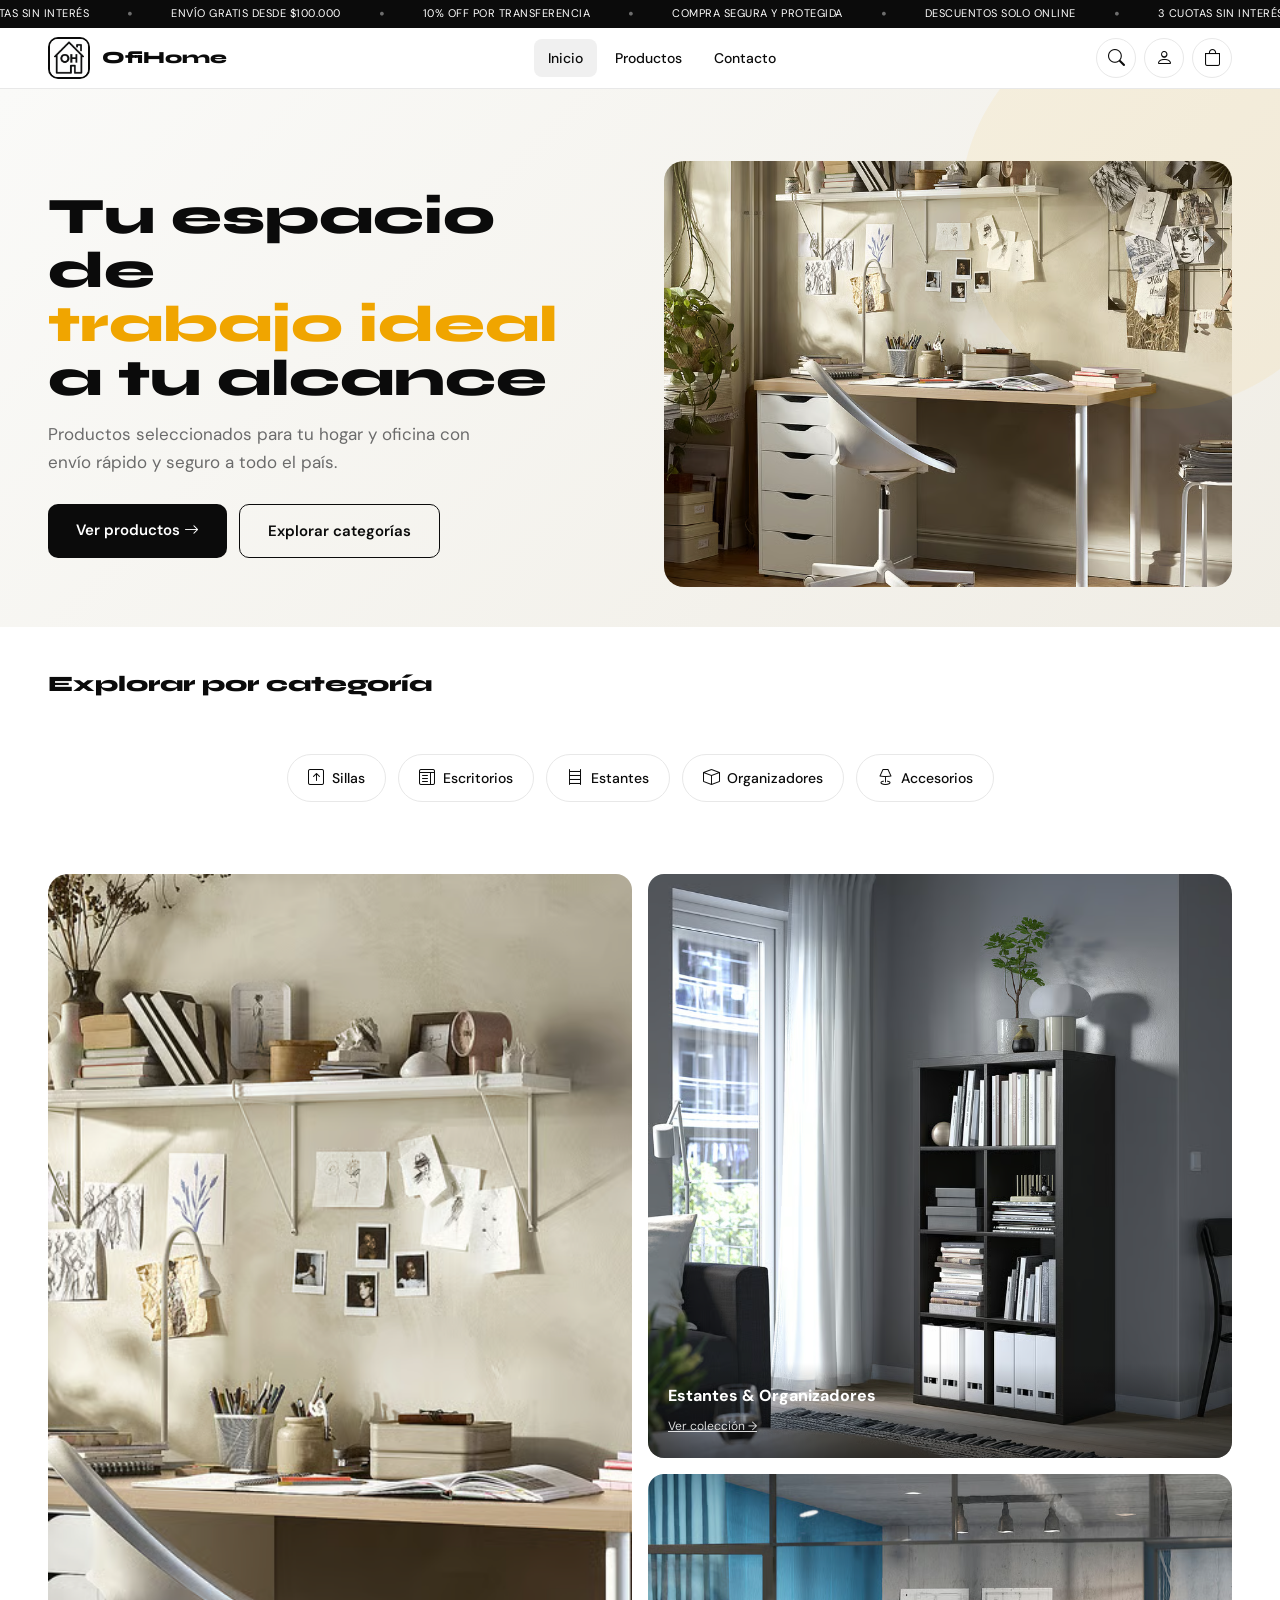
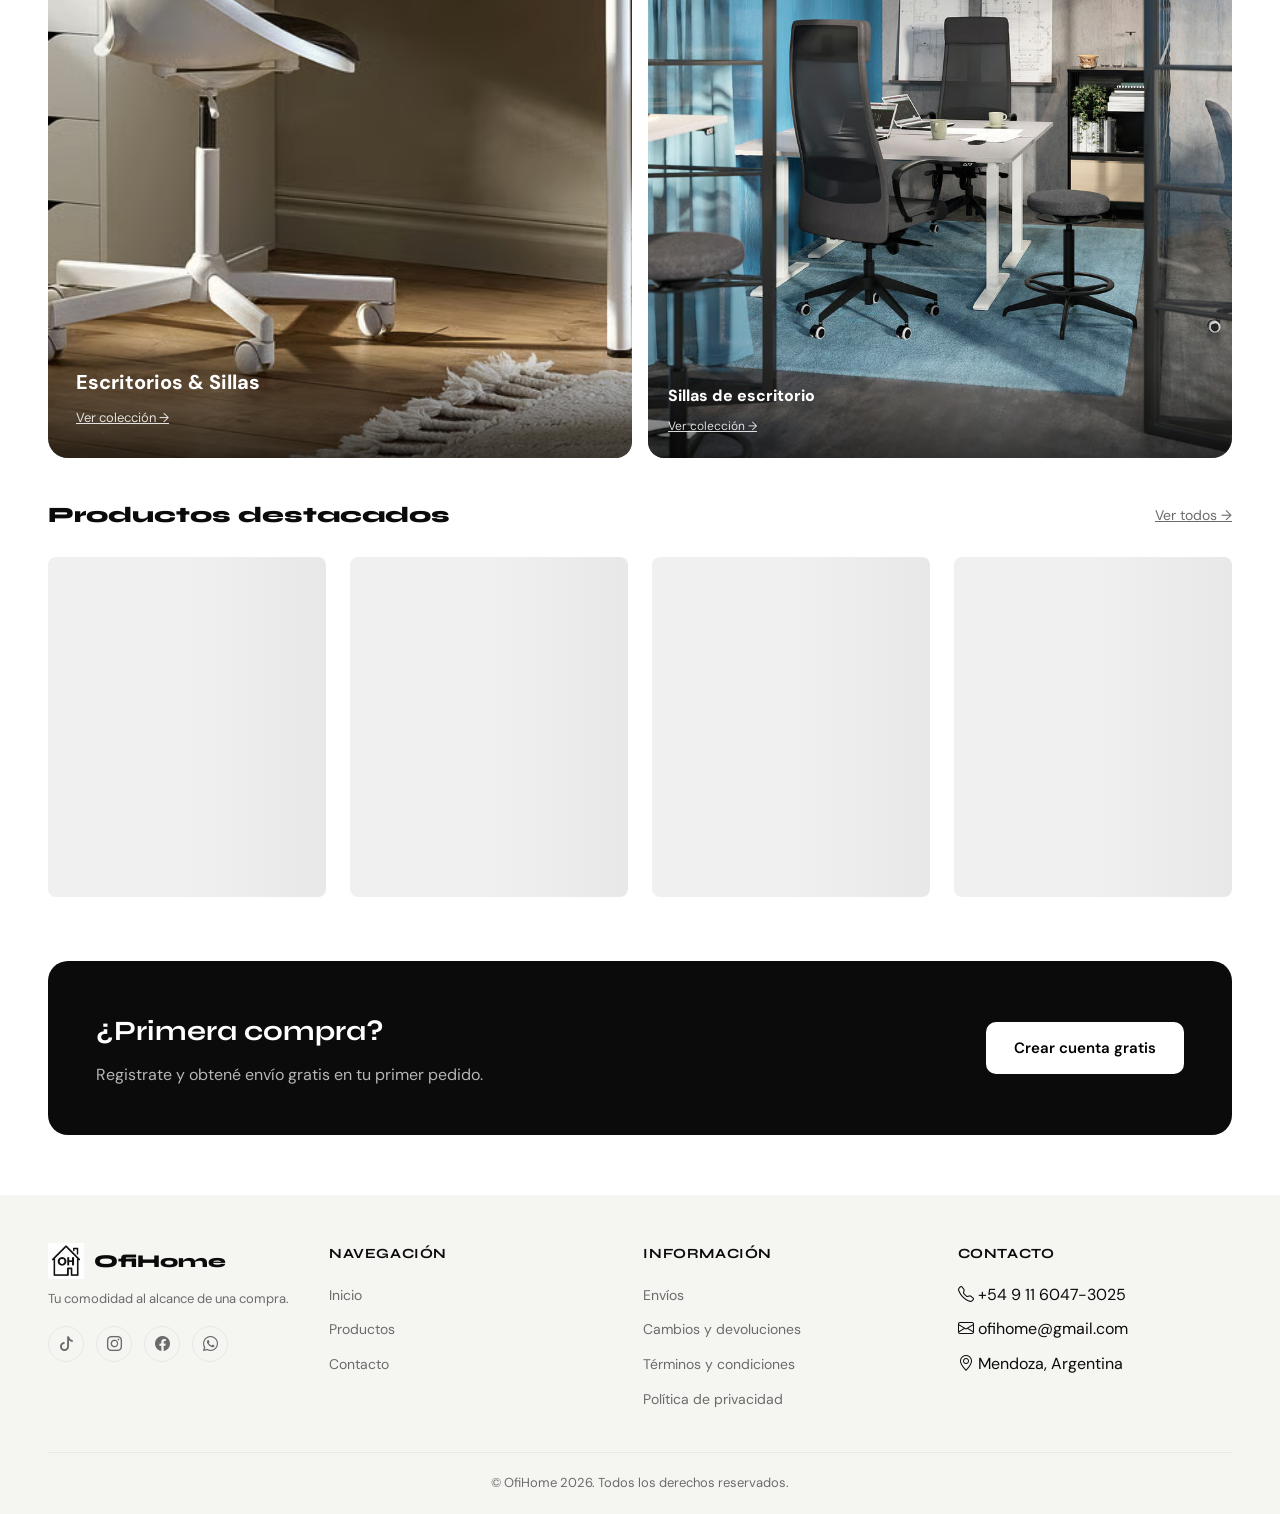
==== commit d0f32c71: "fix: verificar stock antes de crear pedido, mensaje de error correcto" ====
--- a/index.html
+++ b/index.html
@@ -249,7 +249,7 @@
       });
     }
   } catch(e) {
-    grid.innerHTML = `<div class="empty-state" style="grid-column:1/-1"><i class="bi bi-exclamation-circle"></i><h3>Error al cargar productos</h3><p>Verificá que el backend esté corriendo en localhost:8000</p></div>`;
+    grid.innerHTML = `<div class="empty-state" style="grid-column:1/-1"><i class="bi bi-exclamation-circle"></i><h3>Error al cargar productos</h3><p>Error de conexión. Intentá recargar la página.</p></div>`;
   }
 
   function productCardHtml(p, catMap) {
